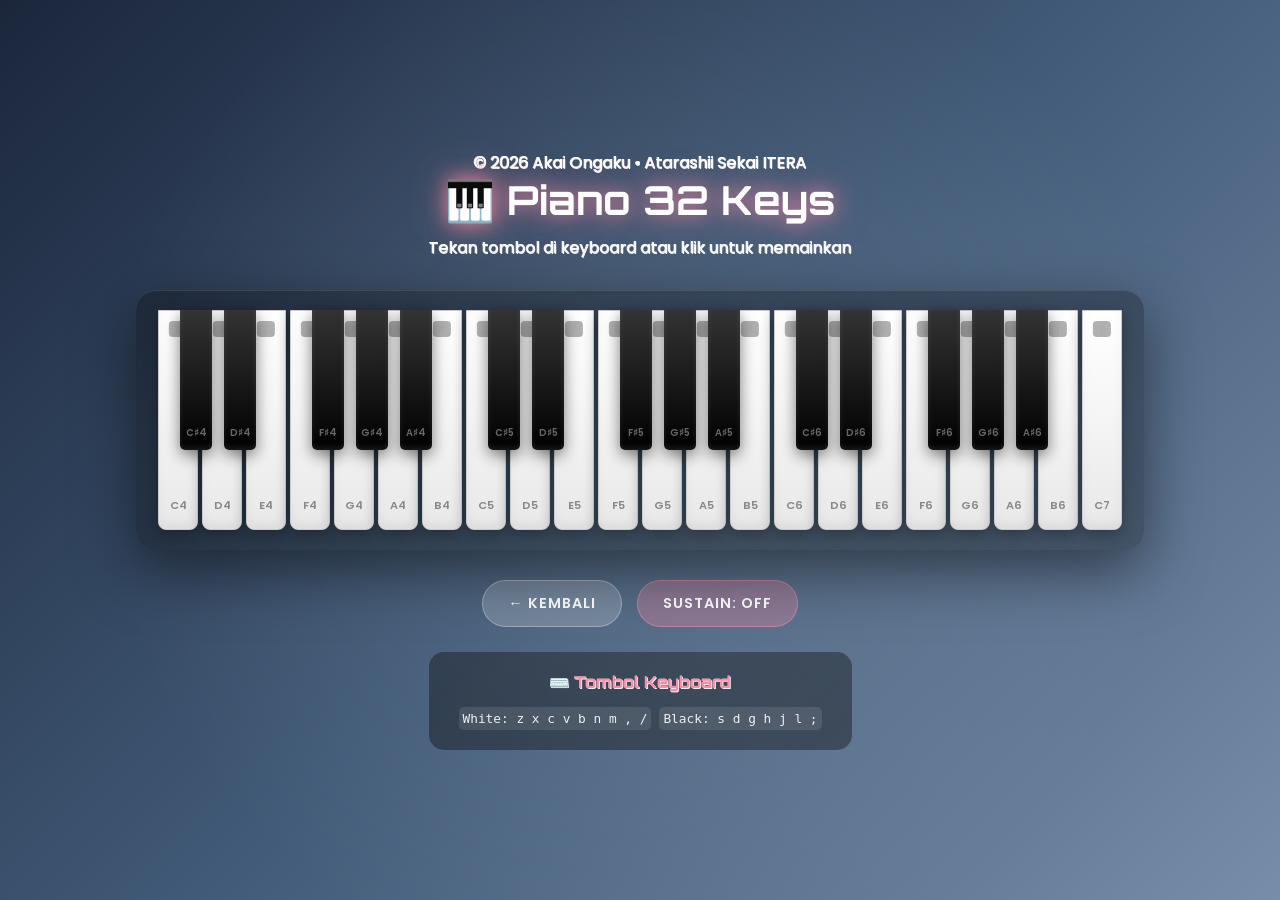
==== fitur/playPiano.html @ 12c77585 "Added Virtual Piano" ====
<!DOCTYPE html>
<html lang="id">

<head>
    <meta charset="UTF-8">
    <meta name="viewport" content="width=device-width, initial-scale=1.0">
    <title>Piano 32 Keys | Akai Ongaku</title>
    <link
        href="https://fonts.googleapis.com/css2?family=Poppins:wght@300;400;600;700&family=Orbitron:wght@500;800&display=swap"
        rel="stylesheet">
    <link rel="stylesheet" href="../style.css">
    <link rel="stylesheet" href="style.css">

</head>

<body>
    <div class="piano-container">
        <p style="color: white;">&copy; 2026 Akai Ongaku • Atarashii Sekai ITERA</p>

        <h1 class="piano-title">🎹 Piano 32 Keys</h1>
        <p class="piano-subtitle">Tekan tombol di keyboard atau klik untuk memainkan</p>

        <div class="piano-wrapper">
            <div class="piano" id="piano">
            </div>
        </div>

        <div class="controls">
            <button class="control-btn btn-back" onclick="window.location.href='../index.html'">← Kembali</button>
            <button class="control-btn btn-sustain" id="sustainBtn">Sustain: OFF</button>
        </div>

        <div class="keyboard-hint">
            <h3>⌨️ Tombol Keyboard</h3>
            <div class="key-map">
                <span>White: z x c v b n m , /</span>
                <span>Black: s d g h j l ;</span>
            </div>
        </div>

        <div class="note-display" id="noteDisplay">C</div>
        <div class="sustain-indicator" id="sustainIndicator">SUSTAIN</div>

    </div>


    <script type="module" src="engine.js"></script>


</body>

</html>
---- style.css ----
/* =========================================
    1. VARIABEL & RESET GLOBAL
========================================= */
:root {
    --soft-blue: rgba(162, 210, 255, 0.4);
    --candy-pink: rgba(255, 175, 204, 0.5);
    --bright-pink: #ff85a1;
    --deep-blue: #1b263b;
    --glass-white: rgba(255, 255, 255, 0.25);
    --text-color: #333;
}

* { 
    margin: 0; 
    padding: 0; 
    box-sizing: border-box; 
    scroll-behavior: smooth; 
}

body {
    font-family: 'Poppins', sans-serif;
    background: linear-gradient(135deg, #ffffff 0%, #a2d2ff 50%, #ffafcc 100%);
    background-attachment: fixed;
    min-height: 100vh;
    color: var(--text-color);
    overflow-x: hidden;
}

/* --- TIPOGRAFI & SHADOW --- */
h1, h2, h3, p, li, strong, nav a, .member-name, .cat-btn {
    text-shadow: 0.5px 0.5px 0px rgba(255, 255, 255, 0.9), 
                -0.5px -0.5px 0px rgba(255, 255, 255, 0.9);
}

h2 { 
    color: #444; 
    border-left: 5px solid var(--bright-pink); 
    padding-left: 15px; 
    margin-bottom: 30px; 
    font-family: 'Orbitron', sans-serif; 
    text-transform: uppercase; 
}

/* --- INTERAKSI GLOBAL (HOVER & ACTIVE) --- */
nav a, .cat-btn, .member-bio-card, .special-slide, .play-btn, .contact-btn, .close-btn {
    transition: all 0.4s cubic-bezier(0.175, 0.885, 0.32, 1.275);
    box-shadow: 0 4px 15px rgba(0, 0, 0, 0.05);
    backdrop-filter: blur(5px);
    border: 1px solid rgba(255, 255, 255, 0.4);
    cursor: pointer;
    position: relative;
}

nav a:hover, .cat-btn:hover, .member-bio-card:hover, .special-slide:hover, .contact-btn:hover, .close-btn:hover {
    transform: translateY(-5px);
    box-shadow: 0 15px 30px rgba(162, 210, 255, 0.3);
    background: rgba(255, 255, 255, 0.7);
    border-color: var(--bright-pink);
}

nav a:active, .cat-btn:active, .member-bio-card:active, .special-slide:active, .play-btn:active, .contact-btn:active, .close-btn:active {
    transform: scale(0.96) translateY(2px);
    background: rgba(255, 255, 255, 0.1) !important;
    box-shadow: 0 2px 5px rgba(0,0,0,0.1);
    backdrop-filter: blur(2px);
}

/* =========================================
    2. HEADER & NAVIGASI
========================================= */
header {
    background: rgba(255, 255, 255, 0.2); 
    backdrop-filter: blur(15px);
    padding: 10px 5%; 
    display: flex; 
    justify-content: space-between; 
    align-items: center;
    position: fixed; 
    width: 100%; 
    top: 0; 
    z-index: 1000;
    border-bottom: 1px solid rgba(255, 255, 255, 0.4);
}

.header-logo { 
    width: 50px; height: 50px; object-fit: contain; 
    border-radius: 50%; border: 2px solid var(--bright-pink); 
}

.logo-text { 
    font-family: 'Orbitron', sans-serif; font-size: 1.4rem; font-weight: 800; 
    background: linear-gradient(to right, #ff85a1, #00b4d8, #ff85a1); 
    background-size: 200% auto; background-clip: text; 
    -webkit-text-fill-color: transparent; animation: shine 3s linear infinite; 
}
@keyframes shine { to { background-position: 200% center; } }

.leader-tag { 
    font-size: 0.75rem; background: var(--bright-pink); color: white; 
    padding: 5px 15px; border-radius: 20px; 
}

nav a { 
    text-decoration: none; color: #444; margin-left: 10px; 
    font-size: 0.85rem; font-weight: 600; padding: 8px 15px; 
    border-radius: 15px; background: rgba(255,255,255,0.2); 
}

/* =========================================
    3. KONTAINER UTAMA & SECTIONS
========================================= */
.container { max-width: 1000px; margin: 110px auto 50px; padding: 20px; }

section {
    background: var(--glass-white); backdrop-filter: blur(25px);
    margin-bottom: 40px; padding: 40px; border-radius: 30px;
    border: 1.5px solid rgba(255, 255, 255, 0.5);
    box-shadow: 0 8px 32px rgba(162, 210, 255, 0.2);
}

/* --- BANNER UNIT (7PM & LUNAR) --- */
.special-slide {
    height: 200px; display: flex; flex-direction: column;
    justify-content: center; align-items: center; text-align: center;
    padding: 0 10%; color: white; border-radius: 30px; margin-top: 20px;
    overflow: hidden; position: relative;
}
.special-slide::after { 
    content: ""; position: absolute; width: 200%; height: 200%; 
    background: radial-gradient(circle, rgba(255,255,255,0.05) 0%, transparent 70%); 
    animation: rotate 20s linear infinite; z-index: 1; pointer-events: none; 
}
@keyframes rotate { from { transform: rotate(0deg); } to { transform: rotate(360deg); } }

.slide-7pm { background: linear-gradient(135deg, rgba(26,26,26,0.9), rgba(50,50,50,0.8)); }
.slide-lunar { background: linear-gradient(135deg, rgba(27,38,59,0.9), rgba(65,90,119,0.8)); }

.unit-info { z-index: 10; position: relative; }
.unit-info h1 { font-family: 'Orbitron'; font-size: 2rem; letter-spacing: 4px; text-shadow: 0 2px 10px rgba(0,0,0,0.3); margin-bottom: 5px; }
.unit-info p { font-family: 'Satisfy'; font-size: 1.3rem; color: #ffafcc; }

.band-bg-logo { position: absolute; top: 50%; z-index: 5; pointer-events: none; transition: all 0.5s ease; }
.bg-7pm { right: -5%; width: 70%; height: auto; transform: translateY(-50%) rotate(-10deg); opacity: 0.15; filter: brightness(200%) grayscale(100%); }
.bg-lunar { left: -5%; height: 140%; width: auto; transform: translateY(-50%) rotate(15deg); opacity: 0.2; -webkit-mask-image: radial-gradient(circle, black 30%, transparent 80%); mask-image: radial-gradient(circle, black 30%, transparent 80%); filter: drop-shadow(0 0 20px rgba(255,255,255,0.5)); }

.special-slide:hover .bg-7pm { transform: translateY(-50%) rotate(0deg) scale(1.05); opacity: 0.25; }
.special-slide:hover .bg-lunar { transform: translateY(-50%) rotate(0deg) scale(1.05); opacity: 0.3; }

/* --- KATEGORI & KARTU ANGGOTA --- */
.category-nav { display: flex; gap: 10px; margin-bottom: 25px; flex-wrap: wrap; justify-content: center; }
.cat-btn { background: rgba(255,255,255,0.3); padding: 8px 15px; border-radius: 15px; font-size: 0.8rem; font-weight: 700; color: var(--text-color); }
.cat-btn.active { animation: active-glow 2s infinite ease-in-out; background: rgba(255, 133, 161, 0.2) !important; color: var(--deep-blue); border-color: var(--bright-pink); }
@keyframes active-glow { 0%, 100% { box-shadow: 0 0 5px var(--bright-pink); } 50% { box-shadow: 0 0 15px var(--bright-pink); } }

.member-grid { display: grid; grid-template-columns: repeat(auto-fit, minmax(250px, 1fr)); gap: 20px; }
.member-bio-card { background: rgba(255, 255, 255, 0.5); border-radius: 25px; padding: 20px; display: flex; gap: 15px; align-items: center; text-decoration: none; color: inherit; }
.bio-photo { width: 65px; height: 65px; border-radius: 12px; object-fit: cover; border: 2px solid white; box-shadow: 0 4px 10px rgba(0,0,0,0.1); background: #eee; }

/* --- GALERI (CAROUSEL + CLICK TO FIT) --- */
.gallery-grid { 
    display: flex; /* Mode baris ke samping */
    gap: 15px; 
    overflow-x: auto; /* Bisa digeser horizontal */
    padding: 10px 5px 20px; 
    scroll-snap-type: x mandatory; 
    -webkit-overflow-scrolling: touch; 
}

.gallery-grid::-webkit-scrollbar { height: 8px; }
.gallery-grid::-webkit-scrollbar-thumb { background: var(--bright-pink); border-radius: 10px; }

.gallery-item { 
    flex: 0 0 280px; 
    scroll-snap-align: center; 
    background: white; 
    border-radius: 15px; 
    padding: 12px 12px 0 12px; 
    box-shadow: 0 5px 15px rgba(0,0,0,0.08); 
    border-bottom: 20px solid #d0e3ff; 
    display: flex;
    flex-direction: column;
    transition: transform 0.3s ease;
}

.gallery-item:hover { transform: translateY(-5px); }

.gallery-item img { 
    width: 100%; 
    height: 200px; /* Tinggi awal seragam */
    object-fit: cover; 
    border-radius: 8px;
    display: block; 
    cursor: pointer; 
    transition: all 0.4s ease; 
}

.gallery-item:hover img { transform: scale(1.05); }

/* Class untuk mode "Utuh" saat diklik */
.gallery-item img.show-full {
    object-fit: contain !important; 
    background-color: #1b263b; 
    transform: scale(1) !important; 
}

.gallery-item .desc { 
    padding: 15px 10px; 
    font-size: 0.9rem; 
    background: white; 
    text-align: center; 
    font-weight: 700; 
    color: #444; 
}

/* --- INSTAGRAM FEED --- */
.ig-embed-container { display: flex; gap: 15px; overflow-x: auto; padding: 10px 5px 20px; scroll-snap-type: x mandatory; -webkit-overflow-scrolling: touch; }
.ig-embed-container::-webkit-scrollbar { height: 6px; }
.ig-embed-container::-webkit-scrollbar-thumb { background: var(--candy-pink); border-radius: 10px; }
.ig-embed-card { flex: 0 0 320px; scroll-snap-align: center; background: white; border-radius: 15px; overflow: hidden; box-shadow: 0 10px 20px rgba(0,0,0,0.05); border: 1px solid var(--soft-blue); }

/* --- KONTAK & FOOTER --- */
.contact-grid { display: flex; justify-content: center; gap: 20px; flex-wrap: wrap; }
.contact-btn { display: flex; align-items: center; gap: 10px; padding: 12px 25px; background: rgba(255,255,255,0.4); border-radius: 15px; text-decoration: none; color: #444; font-weight: bold; font-size: 0.9rem; }
footer { text-align: center; padding: 40px; color: #555; font-size: 0.75rem; font-weight: bold; }

/* =========================================
    4. OVERLAY & BACKGROUND BAND
========================================= */
.overlay-page {
    position: fixed; top: 0; left: 0; width: 100%; height: 100%;
    background: rgba(255, 255, 255, 0.95); backdrop-filter: blur(30px);
    z-index: 3000; padding: 80px 20px 40px; overflow-y: auto;
    transform: translateY(100%); opacity: 0; transition: all 0.6s cubic-bezier(0.77, 0, 0.175, 1);
}

.overlay-page.active { transform: translateY(0); opacity: 1; }

.close-btn {
    position: fixed; top: 20px; right: 20px; width: 50px; height: 50px;
    border-radius: 50%; background: var(--bright-pink); color: white;
    font-size: 1.5rem; display: flex; justify-content: center; align-items: center;
    z-index: 3001; border: 2px solid white;
}

#page-7pm, #page-lunar {
    background-size: cover;      
    background-position: center; 
    background-repeat: no-repeat;
    color: white !important;     
}

#page-7pm { background-image: linear-gradient(to bottom, rgba(27, 38, 59, 0.9), rgba(0, 0, 0, 0.95)), url('pict/bg/7L.png'); }
#page-lunar { background-image: linear-gradient(to bottom, rgba(27, 38, 59, 0.9), rgba(0, 0, 0, 0.95)), url('pict/bg/LD.png'); }

#page-7pm h1, #page-7pm h2, #page-7pm p,
#page-lunar h1, #page-lunar h2, #page-lunar p,
#page-7pm .unit-info p, #page-lunar .unit-info p {
    color: white !important;
    text-shadow: 0 2px 10px rgba(0,0,0,0.8) !important;
}

#page-7pm h2, #page-lunar h2 { border-left: none; text-align: center; padding-left: 0; }
#page-7pm p[style*="Satisfy"] { color: #ff85a1 !important; }
#page-lunar p[style*="Satisfy"] { color: #a2d2ff !important; }

/* =========================================
    5. MUSIC PLAYER & PARTIKEL NOT MUSIK
========================================= */
.music-player { 
    width: 16%;
    position: fixed; bottom: 30px; right: 30px; 
    background: rgba(255, 255, 255, 0.15); backdrop-filter: blur(10px); 
    padding: 10px 20px; border-radius: 50px; display: flex; align-items: center; 
    gap: 12px; border: 1px solid rgba(255, 255, 255, 0.3); z-index: 2000; 
}

.music-player:hover { 
    background: rgba(255, 255, 255, 0.4); 
    border-color: var(--bright-pink); 
    transform: translateY(-5px) !important; 
}

.piano-player { 
    width: 16%;
    position: fixed; bottom: 100px; right: 30px; 
    background: rgba(255, 255, 255, 0.15); backdrop-filter: blur(10px); 
    padding: 10px 20px; border-radius: 50px; display: flex; align-items: center; 
    gap: 12px; border: 1px solid rgba(255, 255, 255, 0.3); z-index: 2000; 
}

.piano-player:hover { 
    background: rgba(255, 255, 255, 0.4); 
    border-color: var(--bright-pink); 
    transform: translateY(-5px) !important; 
}

.play-btn { 
    width: 40px; height: 40px; border-radius: 50%; border: none; 
    background: var(--bright-pink); color: white; display: flex; 
    align-items: center; justify-content: center; position: relative; 
}

.play-btn.playing::after { 
    content: ""; position: absolute; width: 100%; height: 100%; 
    border-radius: 50%; background: var(--bright-pink); 
    animation: pulse-ring 1.5s cubic-bezier(0.215, 0.61, 0.355, 1) infinite; 
}

@keyframes pulse-ring { 
    0% { transform: scale(.33); } 
    80%, 100% { opacity: 0; } 
}

#particles { position: fixed; top: 0; left: 0; width: 100%; height: 100%; z-index: -1; }

.music-note {
    position: absolute; bottom: -50px; color: rgba(255, 255, 255, 0.6); 
    font-size: 24px; pointer-events: none; animation: floatUp linear forwards; 
    z-index: -1; text-shadow: 0 0 5px rgba(255, 133, 161, 0.4); 
}

@keyframes floatUp {
    0% { transform: translateY(0) rotate(0deg) translateX(0); opacity: 0; }
    10% { opacity: 0.8; }
    100% { transform: translateY(-110vh) rotate(360deg) translateX(50px); opacity: 0; }
}

/* =========================================
    6. RESPONSIVE MOBILE (Posisikan Paling Bawah!)
========================================= */
@media (max-width: 768px) {
    header { flex-direction: column; gap: 15px; padding: 15px; background: rgba(255, 255, 255, 0.85); }
    nav { display: flex; flex-wrap: wrap; justify-content: center; gap: 8px; }
    nav a { margin: 0; font-size: 0.75rem; padding: 6px 12px; }
    .leader-tag { display: none; }
    
    .container { margin-top: 160px; padding: 15px; }
    h1 { font-size: 1.8rem !important; }
    h2 { font-size: 1.4rem; border-left-width: 4px; padding-left: 10px; }
    
    .special-slide { height: 160px; padding: 0 15px; }
    .special-slide .unit-info h1 { font-size: 1.5rem; letter-spacing: 2px; }
    .bg-7pm, .bg-lunar { opacity: 0.1; }
    
    .music-player { bottom: 15px; right: 15px; padding: 8px 15px; background: rgba(255, 255, 255, 0.6); }
    .music-player div { display: none; } 
    
    .overlay-page { padding: 20px 15px; z-index: 5000; }
    .close-btn { top: 15px; right: 15px; width: 40px; height: 40px; font-size: 1.2rem; }
    
    .contact-grid { display: grid; grid-template-columns: 1fr 1fr; gap: 10px; }
    .contact-btn { justify-content: center; font-size: 0.8rem; padding: 10px; }
    
    .ig-embed-card { flex: 0 0 280px; }
    #instagram-feed { display: none; }
}
---- fitur/style.css ----
.piano-container {
    min-height: 100vh;
    display: flex;
    flex-direction: column;
    align-items: center;
    justify-content: center;
    padding: 20px;
    background: linear-gradient(135deg, #1b263b 0%, #415a77 50%, #778da9 100%);
    position: relative;
    overflow: hidden;
}

.piano-container::before {
    content: '';
    position: absolute;
    top: 0;
    left: 0;
    right: 0;
    bottom: 0;
    background: radial-gradient(circle at 50% 50%, rgba(255, 255, 255, 0.1) 0%, transparent 70%);
    pointer-events: none;
}

.piano-title {
    font-family: 'Orbitron', sans-serif;
    font-size: 2.5rem;
    color: white;
    text-shadow: 0 0 20px rgba(255, 133, 161, 0.8), 0 0 40px rgba(255, 133, 161, 0.4);
    margin-bottom: 10px;
    text-align: center;
}

.piano-subtitle {
    color: rgba(255, 255, 255, 0.8);
    font-size: 1rem;
    margin-bottom: 30px;
    text-align: center;
}

.piano-wrapper {
    display: flex;
    justify-content: center;
    align-items: flex-start;
    position: relative;
    padding: 20px;
    background: rgba(0, 0, 0, 0.3);
    border-radius: 20px;
    box-shadow: 0 20px 60px rgba(0, 0, 0, 0.5), inset 0 1px 0 rgba(255, 255, 255, 0.1);
}

.piano {
    display: flex;
    position: relative;
}

.key {
    position: relative;
    cursor: pointer;
    user-select: none;
    transition: all 0.1s ease;
}

.key.white {
    width: 40px;
    height: 220px;
    background: linear-gradient(to bottom, #ffffff 0%, #f5f5f5 50%, #e8e8e8 100%);
    border: 1px solid #ccc;
    border-radius: 0 0 8px 8px;
    box-shadow: 0 5px 15px rgba(0, 0, 0, 0.3), inset 0 -5px 10px rgba(0, 0, 0, 0.05);
    z-index: 1;
    margin: 0 2px;
}

.key.white:hover {
    background: linear-gradient(to bottom, #fff 0%, #fff 50%, #f0f0f0 100%);
}

.key.white:active,
.key.white.active {
    background: linear-gradient(to bottom, #ffafcc 0%, #ff85a1 100%);
    box-shadow: 0 2px 5px rgba(0, 0, 0, 0.3), inset 0 2px 10px rgba(255, 255, 255, 0.3);
    transform: translateY(3px);
}

.key.black {
    width: 32px;
    height: 140px;
    background: linear-gradient(to bottom, #333 0%, #1a1a1a 50%, #000 100%);
    border-radius: 0 0 5px 5px;
    position: absolute;
    z-index: 2;
    box-shadow: 0 5px 15px rgba(0, 0, 0, 0.5), inset 0 -3px 5px rgba(255, 255, 255, 0.1);
}

.key.black:hover {
    background: linear-gradient(to bottom, #444 0%, #2a2a2a 50%, #111 100%);
}

.key.black:active,
.key.black.active {
    background: linear-gradient(to bottom, #ff85a1 0%, #ff5a7d 100%);
    box-shadow: 0 2px 5px rgba(0, 0, 0, 0.5), 0 0 15px rgba(255, 133, 161, 0.5);
    transform: translateY(3px);
}

.key-label {
    position: absolute;
    bottom: 15px;
    left: 50%;
    transform: translateX(-50%);
    font-size: 0.7rem;
    color: #888;
    font-weight: 600;
    pointer-events: none;
}

.key.black .key-label {
    color: #666;
    font-size: 0.6rem;
    bottom: 10px;
}

.key-hint {
    position: absolute;
    top: 10px;
    left: 50%;
    transform: translateX(-50%);
    font-size: 0.65rem;
    color: #aaa;
    background: rgba(0, 0, 0, 0.3);
    padding: 2px 6px;
    border-radius: 4px;
    font-family: monospace;
}

.key.black .key-hint {
    color: #888;
    background: rgba(255, 255, 255, 0.1);
}

.controls {
    margin-top: 30px;
    display: flex;
    gap: 15px;
    flex-wrap: wrap;
    justify-content: center;
}

.control-btn {
    padding: 12px 25px;
    border: none;
    border-radius: 25px;
    font-family: 'Poppins', sans-serif;
    font-weight: 600;
    font-size: 0.9rem;
    cursor: pointer;
    transition: all 0.3s ease;
    text-transform: uppercase;
    letter-spacing: 1px;
}

.btn-back {
    background: rgba(255, 255, 255, 0.2);
    color: white;
    border: 1px solid rgba(255, 255, 255, 0.3);
}

.btn-back:hover {
    background: rgba(255, 255, 255, 0.3);
    transform: translateY(-3px);
}

.btn-sustain {
    background: rgba(255, 133, 161, 0.3);
    color: white;
    border: 1px solid rgba(255, 133, 161, 0.5);
}

.btn-sustain.active {
    background: rgba(255, 133, 161, 0.8);
    box-shadow: 0 0 20px rgba(255, 133, 161, 0.5);
}

.keyboard-hint {
    margin-top: 25px;
    background: rgba(0, 0, 0, 0.4);
    padding: 20px 30px;
    border-radius: 15px;
    color: rgba(255, 255, 255, 0.9);
    text-align: center;
}

.keyboard-hint h3 {
    font-family: 'Orbitron', sans-serif;
    font-size: 1rem;
    margin-bottom: 15px;
    color: #ff85a1;
}

.key-map {
    display: flex;
    flex-wrap: wrap;
    gap: 8px;
    justify-content: center;
    font-size: 0.8rem;
}

.key-map span {
    background: rgba(255, 255, 255, 0.1);
    padding: 4px 4px;
    border-radius: 5px;
    font-family: monospace;
}

.sustain-indicator {
    position: fixed;
    top: 100px;
    right: 30px;
    background: rgba(255, 133, 161, 0.3);
    color: white;
    padding: 10px 20px;
    border-radius: 10px;
    font-family: 'Orbitron', sans-serif;
    font-size: 0.8rem;
    opacity: 0;
    transition: opacity 0.3s ease;
    z-index: 100;
}

.sustain-indicator.active {
    opacity: 1;
}

/* Note display */
.note-display {
    position: fixed;
    top: 100px;
    left: 50%;
    transform: translateX(-50%);
    font-family: 'Orbitron', sans-serif;
    font-size: 2rem;
    color: white;
    text-shadow: 0 0 20px rgba(255, 133, 161, 0.8);
    opacity: 0;
    transition: opacity 0.2s ease;
    z-index: 100;
}

.note-display.active {
    opacity: 1;
}

/* Mobile responsive */
@media (max-width: 768px) {
    .piano-title {
        font-size: 1.8rem;
    }

    .piano-wrapper {
        padding: 10px;
    }

    .key.white {
        width: 40px;
        height: 160px;
    }

    .key.black {
        width: 28px;
        height: 100px;
    }

    .key-label {
        font-size: 0.55rem;
        bottom: 10px;
    }

    .key-hint {
        display: none;
    }

    .keyboard-hint {
        display: none;
    }
}
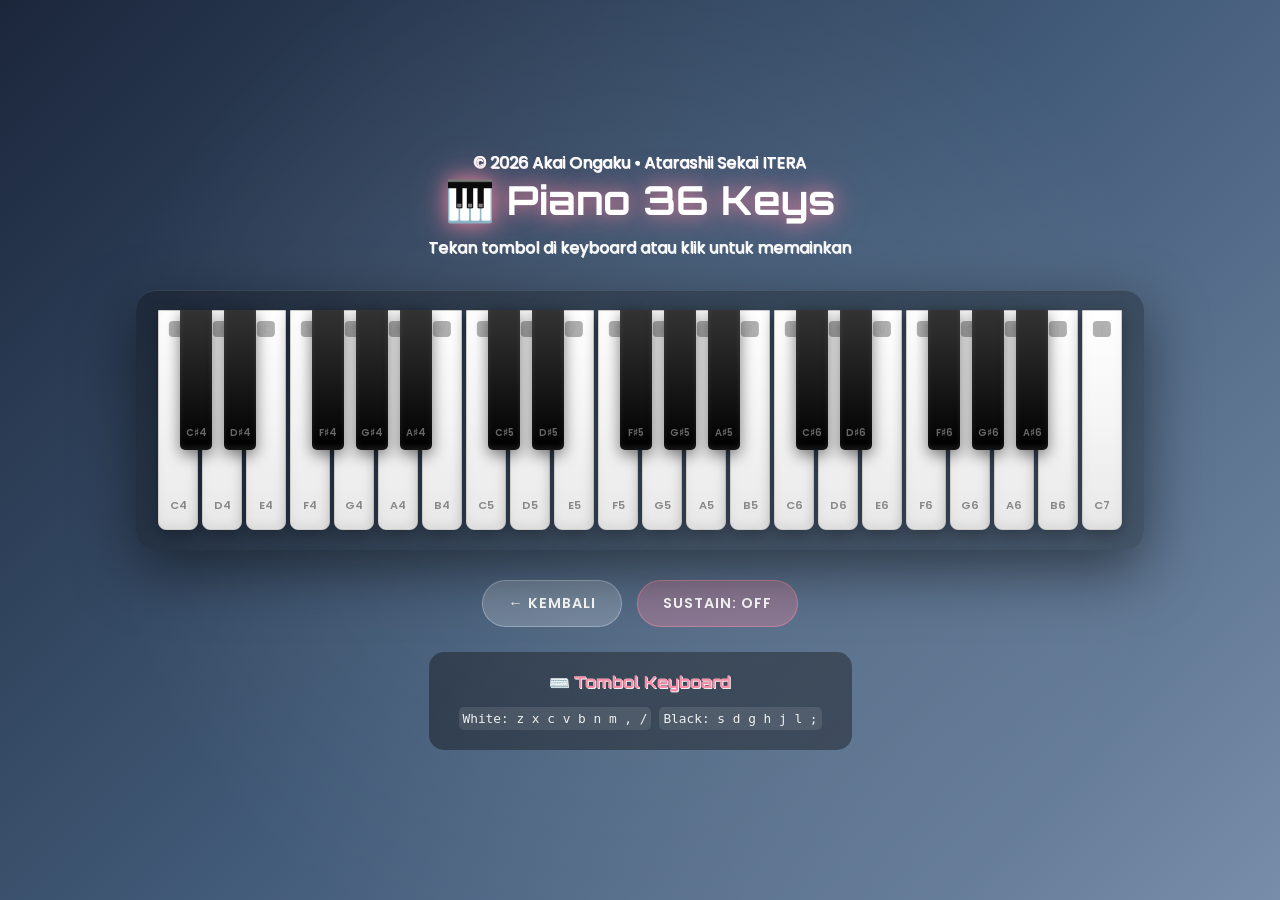
==== commit e3d14cf7: "Added Virtual Piano" ====
--- a/fitur/playPiano.html
+++ b/fitur/playPiano.html
@@ -17,7 +17,7 @@
     <div class="piano-container">
         <p style="color: white;">&copy; 2026 Akai Ongaku • Atarashii Sekai ITERA</p>
 
-        <h1 class="piano-title">🎹 Piano 32 Keys</h1>
+        <h1 class="piano-title">🎹 Piano 36 Keys</h1>
         <p class="piano-subtitle">Tekan tombol di keyboard atau klik untuk memainkan</p>
 
         <div class="piano-wrapper">
@@ -49,4 +49,5 @@
 
 </body>
 
-</html>+
+</html>
